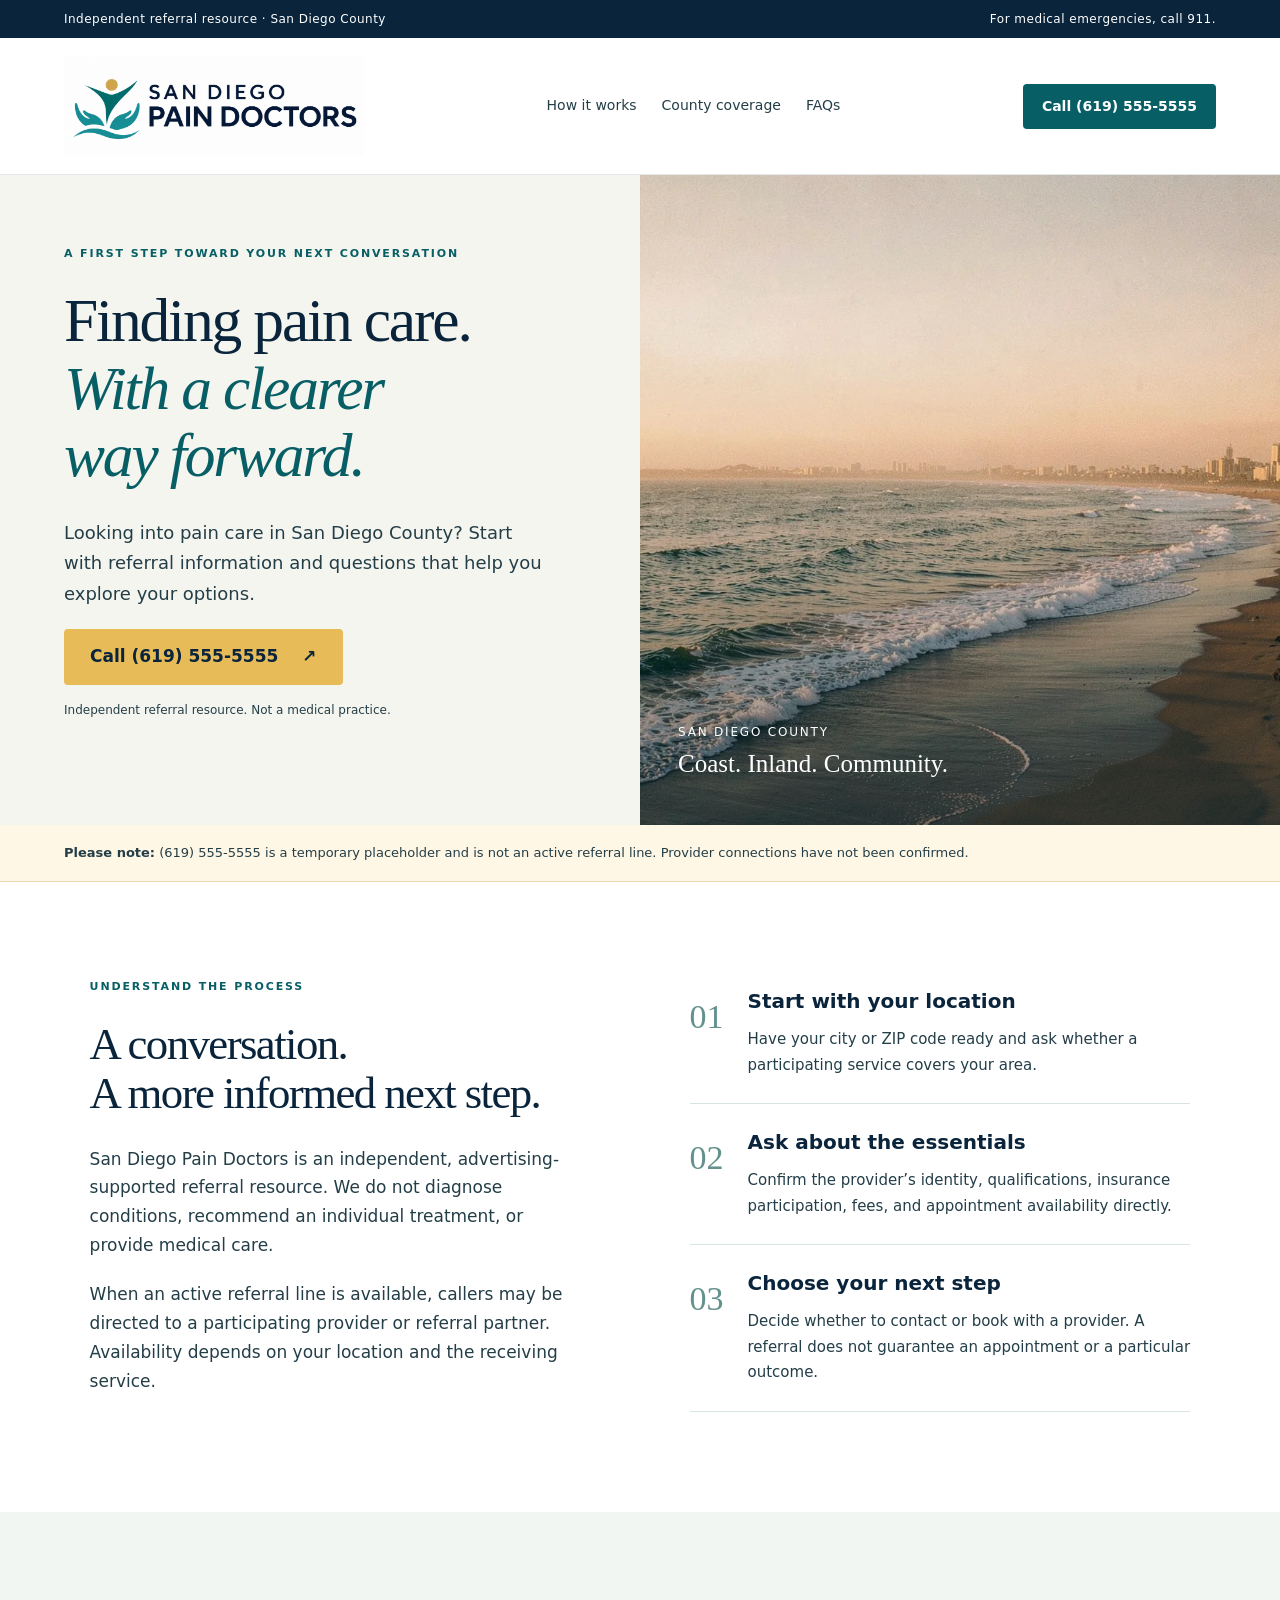
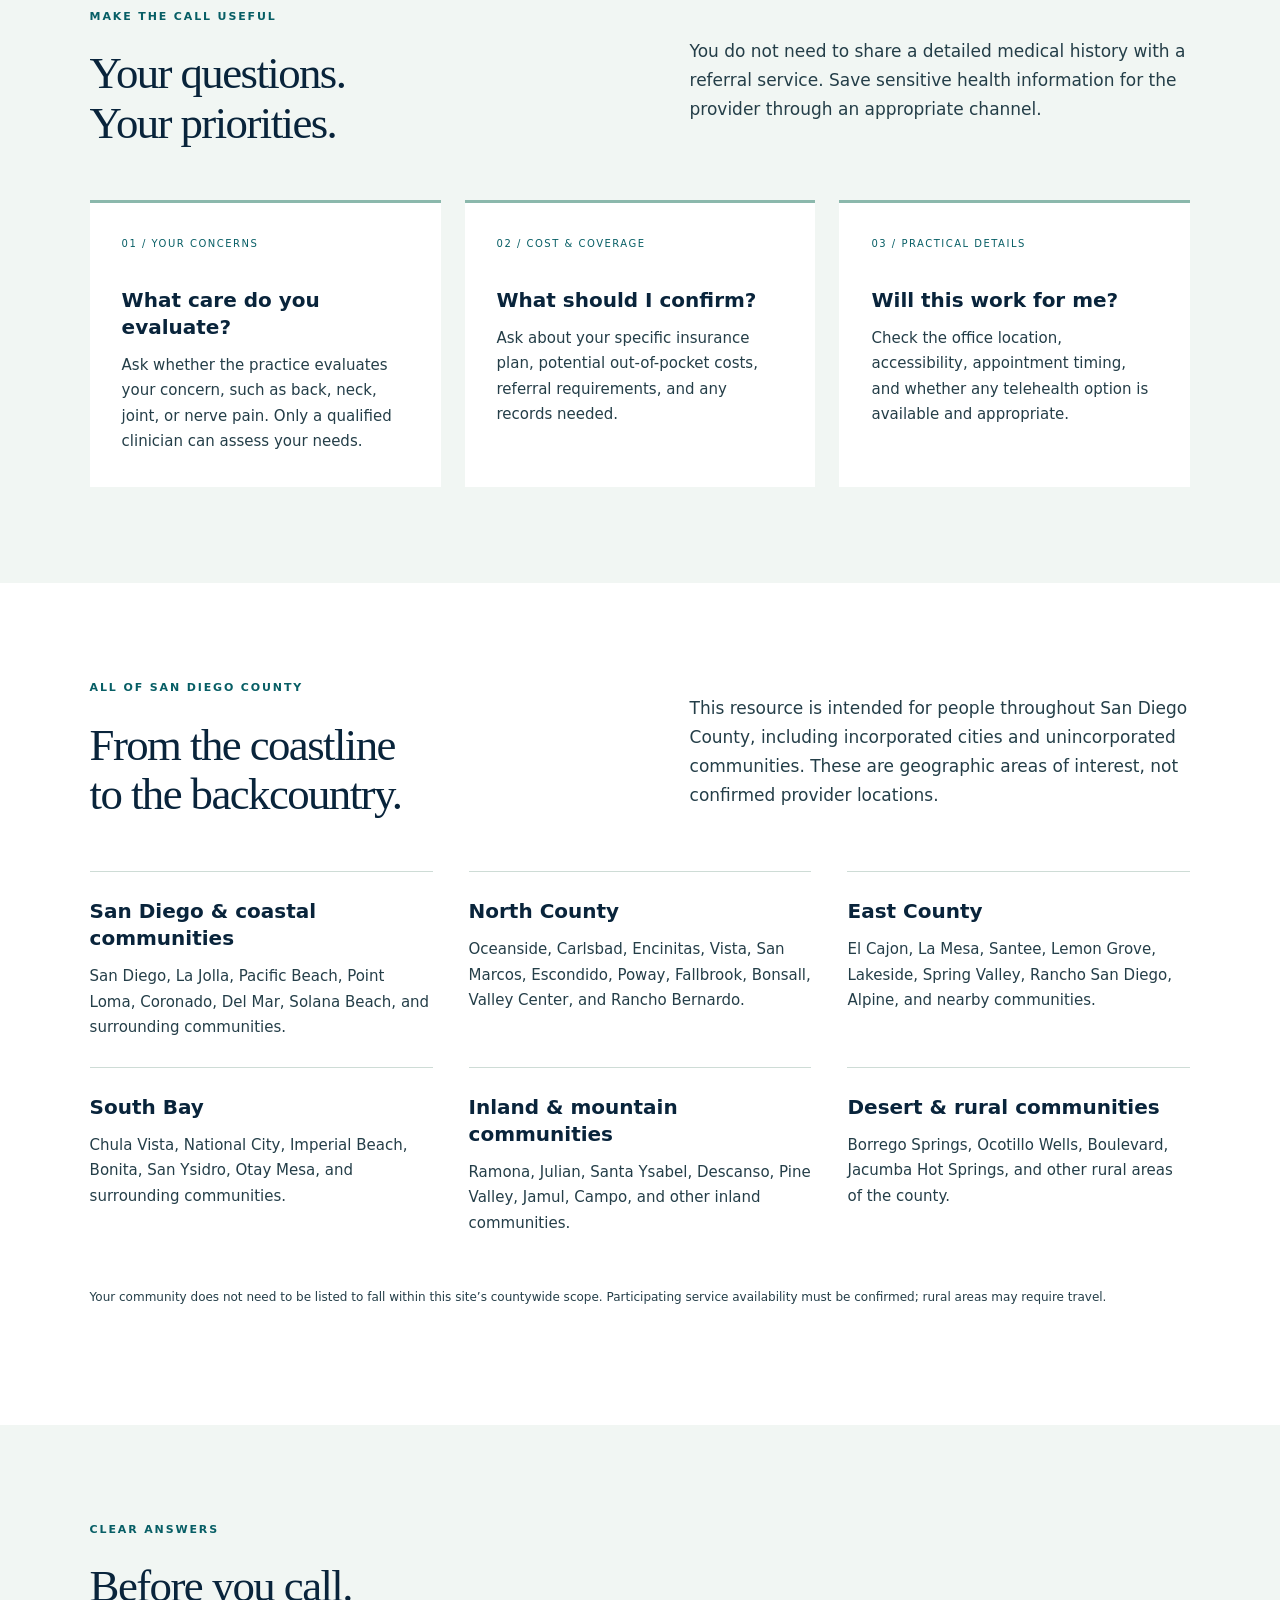
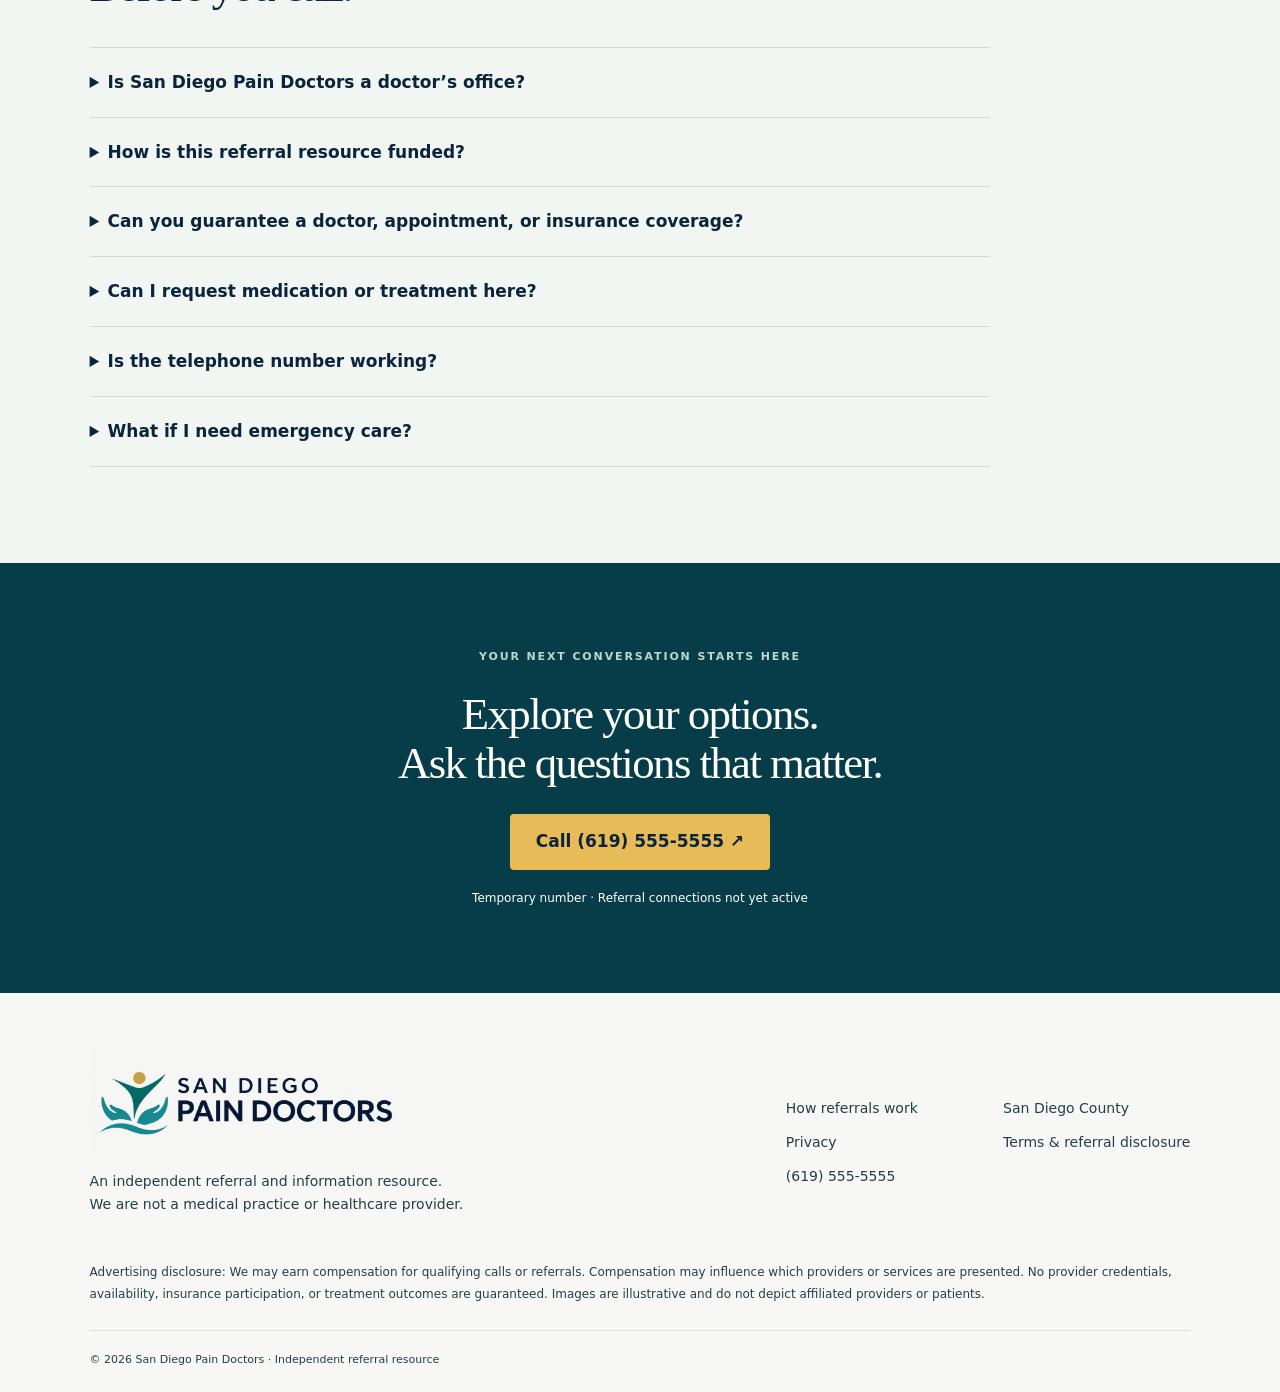
==== index.html @ 1a21868a "Add files via upload" ====
<!doctype html><html lang="en"><head><meta charset="utf-8"><meta name="viewport" content="width=device-width, initial-scale=1"><meta name="theme-color" content="#073d48"><title>Pain care referral information in San Diego County | San Diego Pain Doctors</title><meta name="description" content="Independent pain care referral information for all of San Diego County. Learn what to ask before contacting a provider. Temporary phone: (619) 555-5555."><link rel="icon" href="assets/favicon.svg" type="image/svg+xml"><link rel="stylesheet" href="assets/style.css"></head><body><a class="skip" href="#main">Skip to content</a><div class="top">Independent referral resource · San Diego County <span>For medical emergencies, call 911.</span></div><header><a href="index.html" class="brand"><img src="assets/logo.png" alt="San Diego Pain Doctors" width="2048" height="682"></a><nav aria-label="Main navigation"><a href="index.html#how">How it works</a><a href="index.html#areas">County coverage</a><a href="index.html#faq">FAQs</a></nav><a class="button small" href="tel:+16195555555">Call (619) 555-5555</a></header><main id="main">
<section class="hero"><div class="herocopy"><p class="eyebrow">A first step toward your next conversation</p><h1>Finding pain care.<br><em>With a clearer<br>way forward.</em></h1><p class="lead">Looking into pain care in San Diego County? Start with referral information and questions that help you explore your options.</p><a class="button gold" href="tel:+16195555555">Call (619) 555-5555 <span aria-hidden="true">↗</span></a><p class="heronote">Independent referral resource. Not a medical practice.</p></div><div class="herophoto" role="img" aria-label="Warm evening light over the San Diego coastline"><div class="photolabel">SAN DIEGO COUNTY<br><span>Coast. Inland. Community.</span></div></div></section>
<div class="notice"><strong>Please note:</strong> (619) 555-5555 is a temporary placeholder and is not an active referral line. Provider connections have not been confirmed.</div>
<section class="section intro" id="how"><div><p class="eyebrow">Understand the process</p><h2>A conversation.<br>A more informed next step.</h2><p>San Diego Pain Doctors is an independent, advertising-supported referral resource. We do not diagnose conditions, recommend an individual treatment, or provide medical care.</p><p>When an active referral line is available, callers may be directed to a participating provider or referral partner. Availability depends on your location and the receiving service.</p></div><div class="steps"><article><span>01</span><div><h3>Start with your location</h3><p>Have your city or ZIP code ready and ask whether a participating service covers your area.</p></div></article><article><span>02</span><div><h3>Ask about the essentials</h3><p>Confirm the provider’s identity, qualifications, insurance participation, fees, and appointment availability directly.</p></div></article><article><span>03</span><div><h3>Choose your next step</h3><p>Decide whether to contact or book with a provider. A referral does not guarantee an appointment or a particular outcome.</p></div></article></div></section>
<section class="section pale" id="questions"><div class="sectionhead"><div><p class="eyebrow">Make the call useful</p><h2>Your questions.<br>Your priorities.</h2></div><p>You do not need to share a detailed medical history with a referral service. Save sensitive health information for the provider through an appropriate channel.</p></div><div class="cards"><article><span class="cardnum">01 / YOUR CONCERNS</span><h3>What care do you evaluate?</h3><p>Ask whether the practice evaluates your concern, such as back, neck, joint, or nerve pain. Only a qualified clinician can assess your needs.</p></article><article><span class="cardnum">02 / COST &amp; COVERAGE</span><h3>What should I confirm?</h3><p>Ask about your specific insurance plan, potential out-of-pocket costs, referral requirements, and any records needed.</p></article><article><span class="cardnum">03 / PRACTICAL DETAILS</span><h3>Will this work for me?</h3><p>Check the office location, accessibility, appointment timing, and whether any telehealth option is available and appropriate.</p></article></div></section>
<section class="section" id="areas"><div class="sectionhead"><div><p class="eyebrow">All of San Diego County</p><h2>From the coastline<br>to the backcountry.</h2></div><p>This resource is intended for people throughout San Diego County, including incorporated cities and unincorporated communities. These are geographic areas of interest, not confirmed provider locations.</p></div><div class="areas"><article><h3>San Diego &amp; coastal communities</h3><p>San Diego, La Jolla, Pacific Beach, Point Loma, Coronado, Del Mar, Solana Beach, and surrounding communities.</p></article><article><h3>North County</h3><p>Oceanside, Carlsbad, Encinitas, Vista, San Marcos, Escondido, Poway, Fallbrook, Bonsall, Valley Center, and Rancho Bernardo.</p></article><article><h3>East County</h3><p>El Cajon, La Mesa, Santee, Lemon Grove, Lakeside, Spring Valley, Rancho San Diego, Alpine, and nearby communities.</p></article><article><h3>South Bay</h3><p>Chula Vista, National City, Imperial Beach, Bonita, San Ysidro, Otay Mesa, and surrounding communities.</p></article><article><h3>Inland &amp; mountain communities</h3><p>Ramona, Julian, Santa Ysabel, Descanso, Pine Valley, Jamul, Campo, and other inland communities.</p></article><article><h3>Desert &amp; rural communities</h3><p>Borrego Springs, Ocotillo Wells, Boulevard, Jacumba Hot Springs, and other rural areas of the county.</p></article></div><p class="fine">Your community does not need to be listed to fall within this site’s countywide scope. Participating service availability must be confirmed; rural areas may require travel.</p></section>
<section class="section pale" id="faq"><p class="eyebrow">Clear answers</p><h2>Before you call.</h2><div class="faqs">
<details><summary>Is San Diego Pain Doctors a doctor’s office?</summary><p>No. The name identifies an independent referral and information website. We do not operate a clinic, employ treating physicians, or provide medical advice.</p></details>
<details><summary>How is this referral resource funded?</summary><p>We may receive compensation for qualifying calls or referrals. This may influence which services are presented. We do not provide a complete directory or an independent ranking of providers.</p></details>
<details><summary>Can you guarantee a doctor, appointment, or insurance coverage?</summary><p>No. No participating provider network or active connection is currently confirmed. When referrals become available, confirm all qualifications, availability, costs, and coverage directly with the provider and your insurer.</p></details>
<details><summary>Can I request medication or treatment here?</summary><p>No. This website cannot prescribe medication or determine whether any treatment is appropriate. Those decisions require evaluation by a qualified healthcare professional.</p></details>
<details><summary>Is the telephone number working?</summary><p>The displayed (619) 555-5555 number is a temporary placeholder. It must be replaced with an active referral number before the referral service launches.</p></details>
<details><summary>What if I need emergency care?</summary><p>This is not an emergency or urgent-care service. For a medical emergency, call 911. Do not wait for a referral through this website.</p></details></div></section>
<section class="callout"><p class="eyebrow">Your next conversation starts here</p><h2>Explore your options.<br>Ask the questions that matter.</h2><a class="button gold" href="tel:+16195555555">Call (619) 555-5555 ↗</a><p>Temporary number · Referral connections not yet active</p></section></main><footer><div class="footergrid"><div><a href="index.html"><img class="footerlogo" src="assets/logo.png" alt="San Diego Pain Doctors" width="2048" height="682"></a><p>An independent referral and information resource.<br>We are not a medical practice or healthcare provider.</p></div><div><a href="index.html#how">How referrals work</a><a href="index.html#areas">San Diego County</a><a href="privacy.html">Privacy</a><a href="terms.html">Terms &amp; referral disclosure</a><a href="tel:+16195555555">(619) 555-5555</a></div></div><p class="fine">Advertising disclosure: We may earn compensation for qualifying calls or referrals. Compensation may influence which providers or services are presented. No provider credentials, availability, insurance participation, or treatment outcomes are guaranteed. Images are illustrative and do not depict affiliated providers or patients.</p><div class="copyright">© 2026 San Diego Pain Doctors · Independent referral resource</div></footer><div class="mobilecall"><a class="button" href="tel:+16195555555">Call (619) 555-5555</a></div></body></html>
---- assets/style.css ----
:root{--navy:#09243b;--teal:#075e65;--gold:#e8bb59;--ink:#243e48;--pale:#f1f6f3}*{box-sizing:border-box}html{scroll-behavior:smooth;scroll-padding-top:30px}body{margin:0;background:#fff;color:var(--ink);font:17px/1.7 system-ui,-apple-system,BlinkMacSystemFont,'Segoe UI',sans-serif}a{color:inherit}h1,h2,h3,p{margin-top:0}h1,h2{font-family:Georgia,'Times New Roman',serif;font-weight:400;color:var(--navy);line-height:1.1;letter-spacing:-.035em}h1{font-size:clamp(46px,4.8vw,76px);margin-bottom:28px}h2{font-size:clamp(34px,3.5vw,52px);margin-bottom:26px}h3{font-size:20px;line-height:1.35;color:var(--navy);margin-bottom:12px}p{margin-bottom:20px}.top{background:var(--navy);color:white;font-size:12px;letter-spacing:.04em;padding:9px 5%;display:flex;justify-content:space-between;gap:18px}header{display:flex;align-items:center;justify-content:space-between;gap:28px;padding:18px 5%;border-bottom:1px solid #e2e8e8;background:#fff}.brand{display:block;width:300px;flex-shrink:0}.brand img{display:block;width:100%;height:auto}nav{display:flex;gap:25px;font-size:14px}nav a{text-decoration:none}nav a:hover,.textlink:hover{text-decoration:underline}.button{display:inline-flex;align-items:center;justify-content:center;gap:24px;padding:16px 26px;color:#fff;background:var(--teal);font-size:17px;font-weight:650;text-decoration:none;border-radius:4px;line-height:1.4;transition:background .2s}.button:hover{background:#08474c}.button.small{font-size:14px;padding:13px 19px;white-space:nowrap}.button.gold{background:var(--gold);color:var(--navy)}.button.gold:hover{background:#f3cd7b}a:focus-visible,summary:focus-visible{outline:3px solid #bf8725;outline-offset:5px}.skip{position:absolute;left:16px;top:-100px;background:white;z-index:100;padding:12px}.skip:focus{top:12px}.hero{display:grid;grid-template-columns:1fr 1fr;min-height:650px;background:#f5f5ef}.herocopy{padding:70px 9% 52px 10%}.eyebrow{color:var(--teal);text-transform:uppercase;font-size:11px;font-weight:750;letter-spacing:.17em;margin-bottom:23px}.hero h1 em{font-weight:400;color:var(--teal)}.lead{font-size:18px;max-width:480px;line-height:1.7}.heronote{font-size:12px;margin-top:16px;line-height:1.5}.herophoto{position:relative;background:linear-gradient(0deg,#082e3d77,transparent 60%),url(coast.webp) center/cover}.photolabel{position:absolute;bottom:40px;left:38px;color:white;letter-spacing:.15em;font-size:12px}.photolabel span{font-family:Georgia,serif;font-size:25px;letter-spacing:0}.notice{font-size:13px;padding:17px 5%;background:#fff7e5;border-bottom:1px solid #eddab2}.section{padding:96px 7%;max-width:1500px;margin:auto}.intro{display:grid;grid-template-columns:1fr 1fr;gap:9%}.intro p{max-width:540px}.steps{padding-top:10px}.steps article{display:flex;gap:24px;padding:25px 0;border-bottom:1px solid #d9e4df}.steps article:first-child{padding-top:0}.steps article>span{font-family:Georgia,serif;font-size:34px;color:#63918c}.steps p{font-size:15px;margin-bottom:0}.pale{background:var(--pale);max-width:none}.sectionhead{display:grid;grid-template-columns:1fr 1fr;gap:9%;align-items:center;margin-bottom:26px}.sectionhead>p{max-width:520px}.cards{display:grid;grid-template-columns:repeat(3,1fr);gap:24px}.cards article{padding:32px;background:white;border-top:3px solid #8bb8ac}.cardnum{display:block;font-size:10px;letter-spacing:.15em;color:var(--teal);margin-bottom:35px}.cards p{font-size:15px;margin:0}.areas{display:grid;grid-template-columns:repeat(3,1fr);gap:0 36px}.areas article{padding:26px 0;border-top:1px solid #cedcd6}.areas p{font-size:15px;margin-bottom:0}.fine{font-size:12px;line-height:1.8;margin-top:25px}.faqs{max-width:900px;margin-top:35px}details{border-top:1px solid #ccdcd6;padding:20px 0}details:last-child{border-bottom:1px solid #ccdcd6}summary{cursor:pointer;font-weight:600;color:var(--navy);padding-right:12px}details p{font-size:15px;padding:18px 0 0;margin-bottom:0}.callout{padding:85px 7%;text-align:center;background:#073d48;color:#fff}.callout h2{color:white}.callout .eyebrow{color:#b9d9ce}.callout>p:last-child{font-size:12px;margin:18px 0 0}footer{padding:55px 7% 22px;background:#f7f8f6;font-size:14px}.footergrid{display:flex;justify-content:space-between;gap:40px}.footerlogo{display:block;width:310px;max-width:100%;height:auto;mix-blend-mode:multiply;margin-bottom:18px}.footergrid>div:last-child{display:grid;grid-template-columns:1fr 1fr;gap:10px 30px;align-content:center}.footergrid a{text-decoration:none}.footergrid a:hover{text-decoration:underline}.copyright{border-top:1px solid #d7e0dd;margin-top:25px;padding-top:20px;font-size:11px}.mobilecall{display:none}.legal{max-width:980px}.legal h1{font-size:55px}.legal h2{font-family:inherit;letter-spacing:0;font-size:24px;margin-top:40px}.textlink{color:var(--teal);font-weight:600}@media(min-width:1600px){.hero{min-height:740px}.herocopy{padding-left:14%}}@media(max-width:1050px){nav{display:none}.brand{width:270px}.herocopy{padding:55px 8%}.hero{min-height:600px}.cards article{padding:24px}.areas{grid-template-columns:1fr 1fr}}@media(max-width:650px){body{font-size:16px}.top{font-size:10px;padding:9px 5%;display:block}.top span{display:block;opacity:.8}header{padding:12px 5%;gap:10px}.brand{width:215px}header>.button{font-size:0;padding:11px 14px}header>.button:after{content:'Call';font-size:14px}.hero{display:flex;flex-direction:column;min-height:0}.herocopy{padding:42px 6% 30px}.hero h1{font-size:49px}.herophoto{height:260px;order:2}.photolabel{left:24px;bottom:22px}.lead{font-size:17px}.section{padding:58px 6%}.intro,.sectionhead{grid-template-columns:1fr;gap:20px}.cards,.areas{grid-template-columns:1fr}.cards{gap:16px}.cardnum{margin-bottom:20px}.areas article{padding:22px 0}.steps article{gap:20px}.callout{padding:60px 6%}.footergrid{display:block}.footergrid>div:last-child{margin-top:25px;grid-template-columns:1fr 1fr}.footerlogo{width:270px}footer{padding:40px 6% 100px}.mobilecall{display:block;position:fixed;bottom:0;left:0;right:0;background:#fff;padding:10px 5%;box-shadow:0 -2px 15px #09243b20;z-index:20}.mobilecall a{width:100%;padding:13px}.legal h1{font-size:42px}}@media(prefers-reduced-motion:reduce){html{scroll-behavior:auto}*{transition:none!important}}
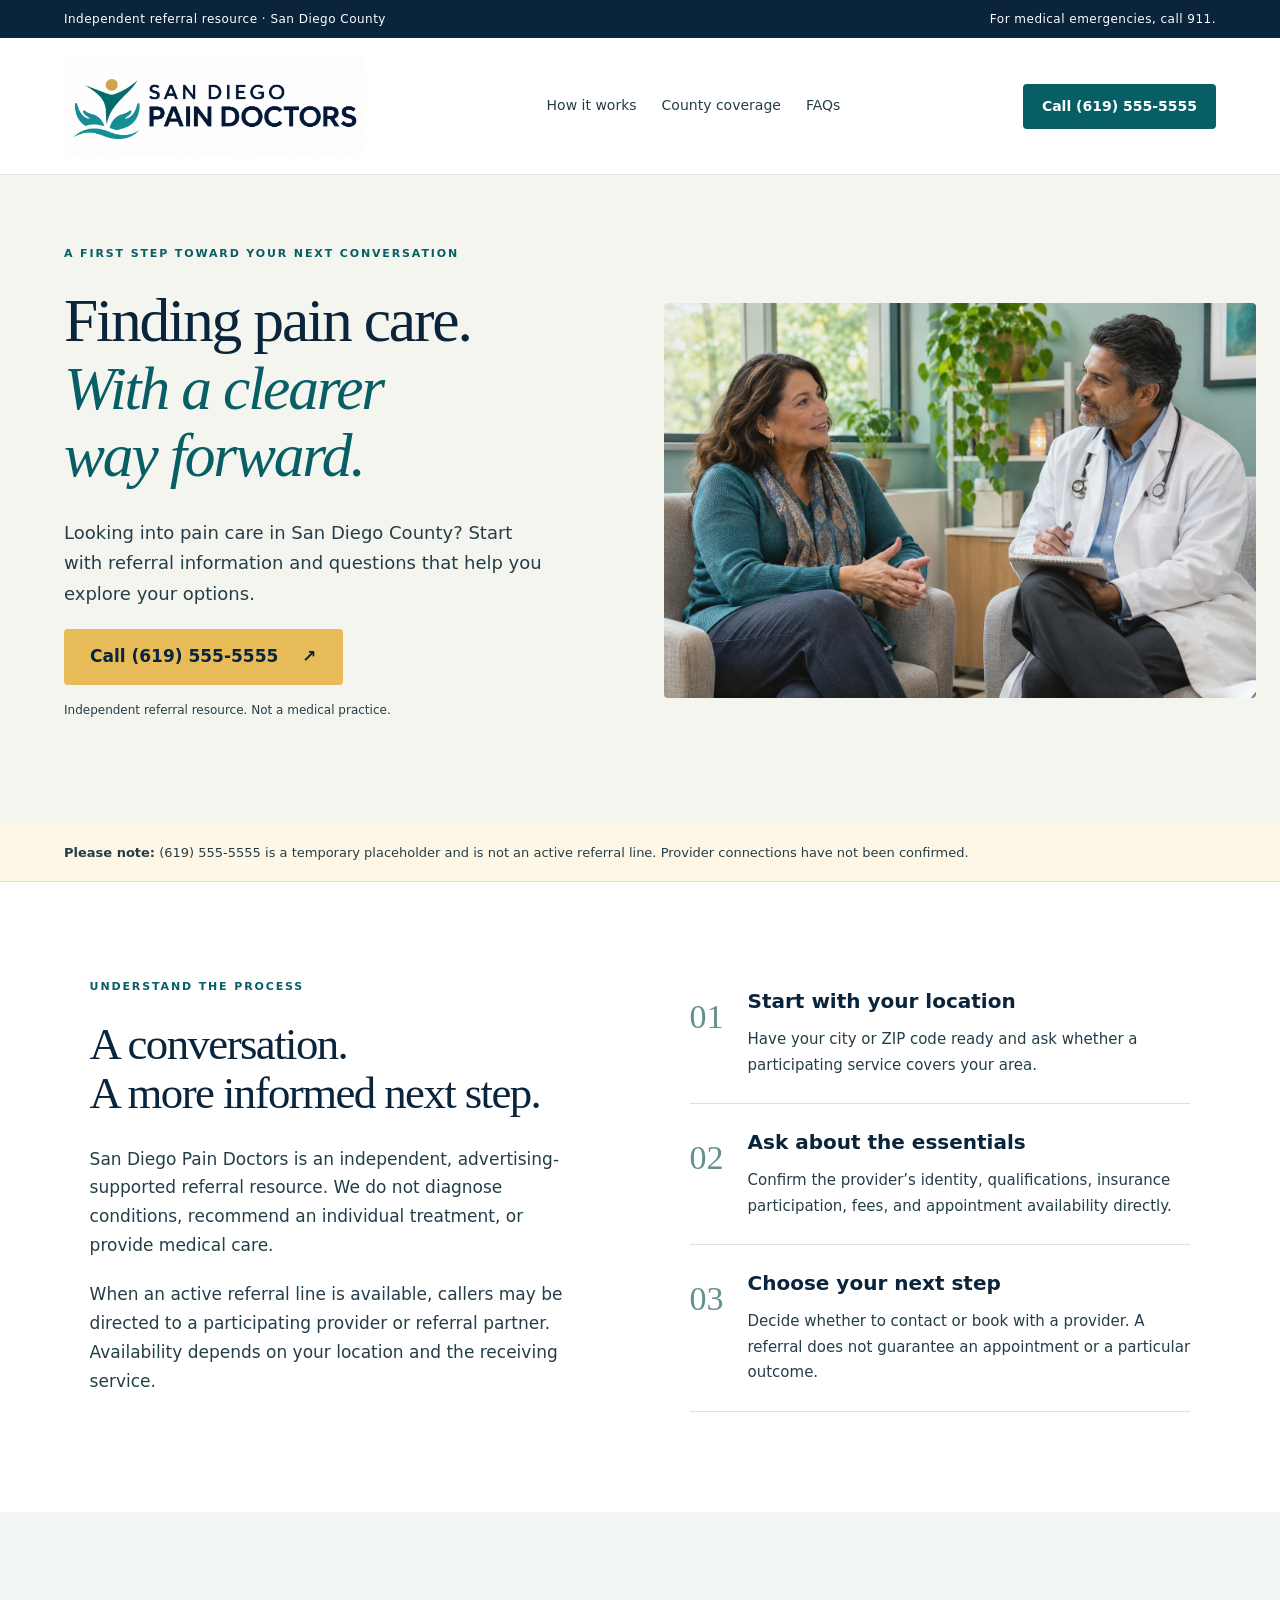
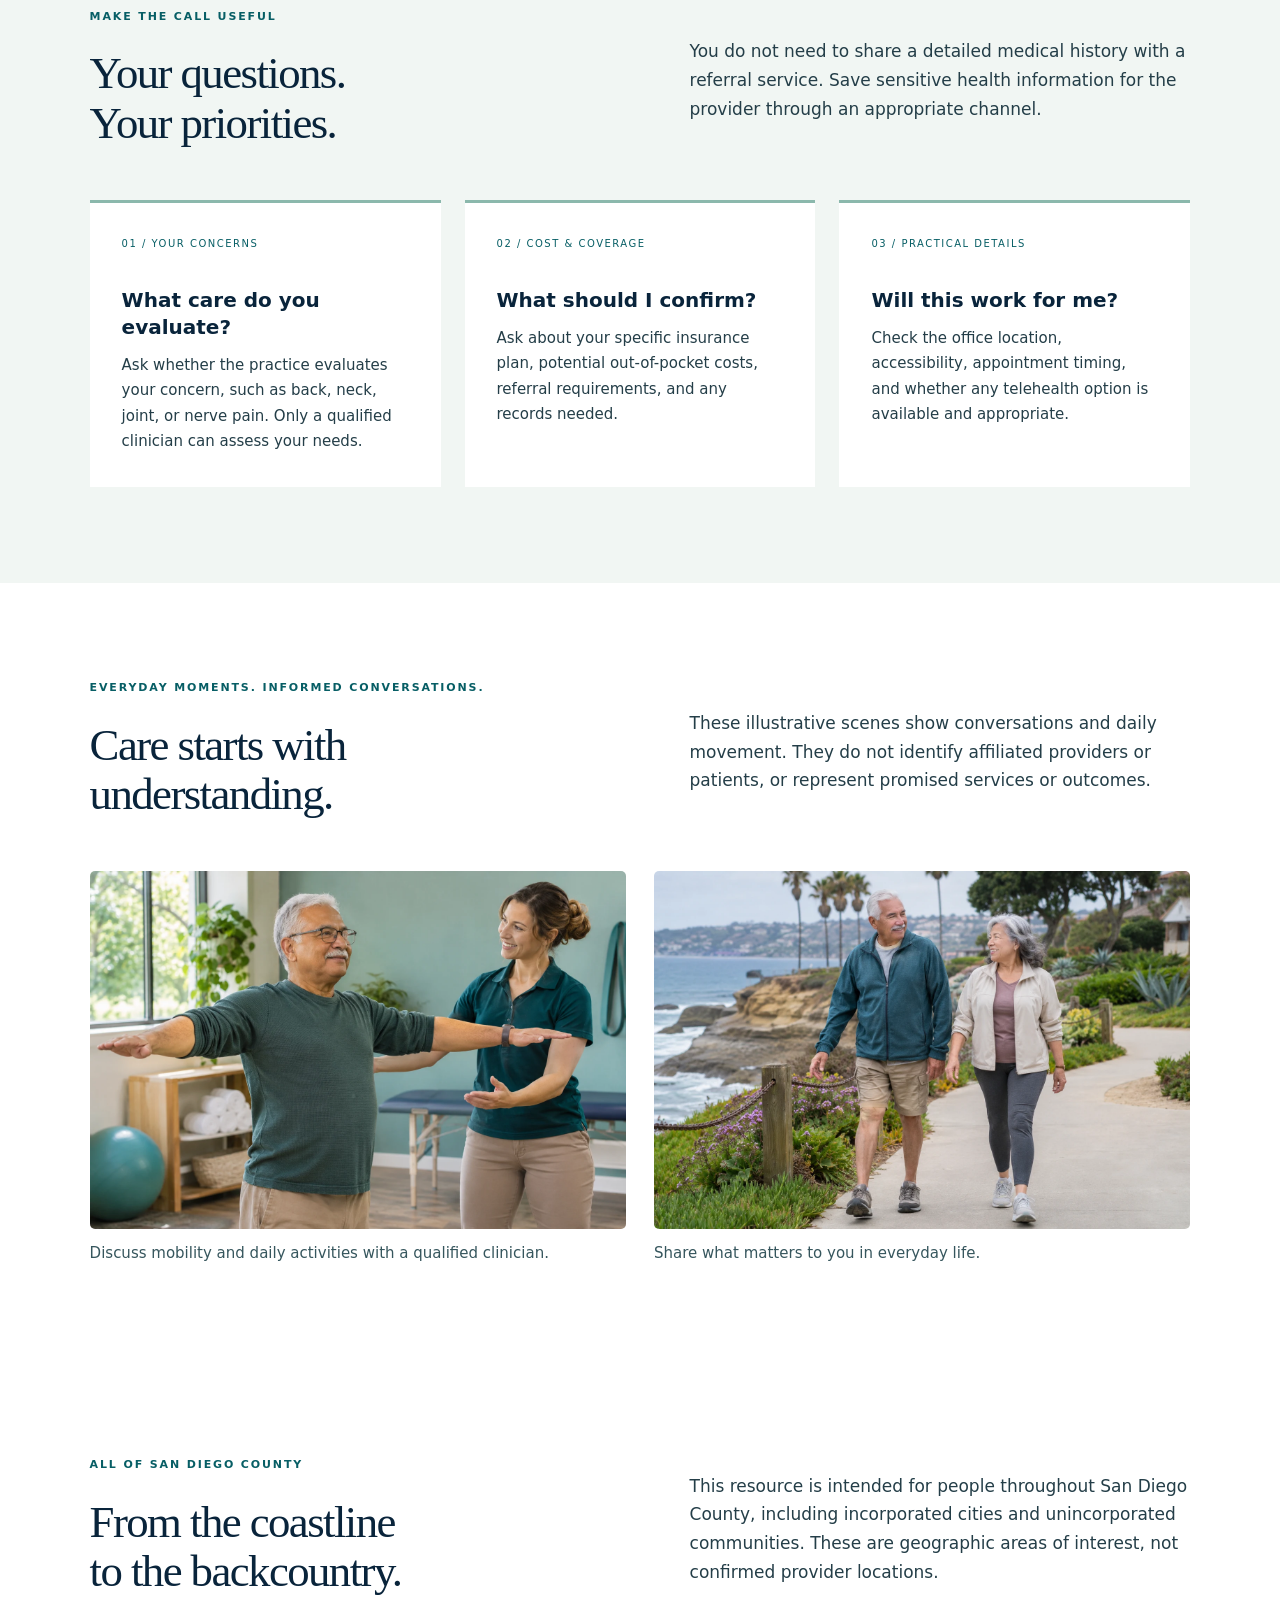
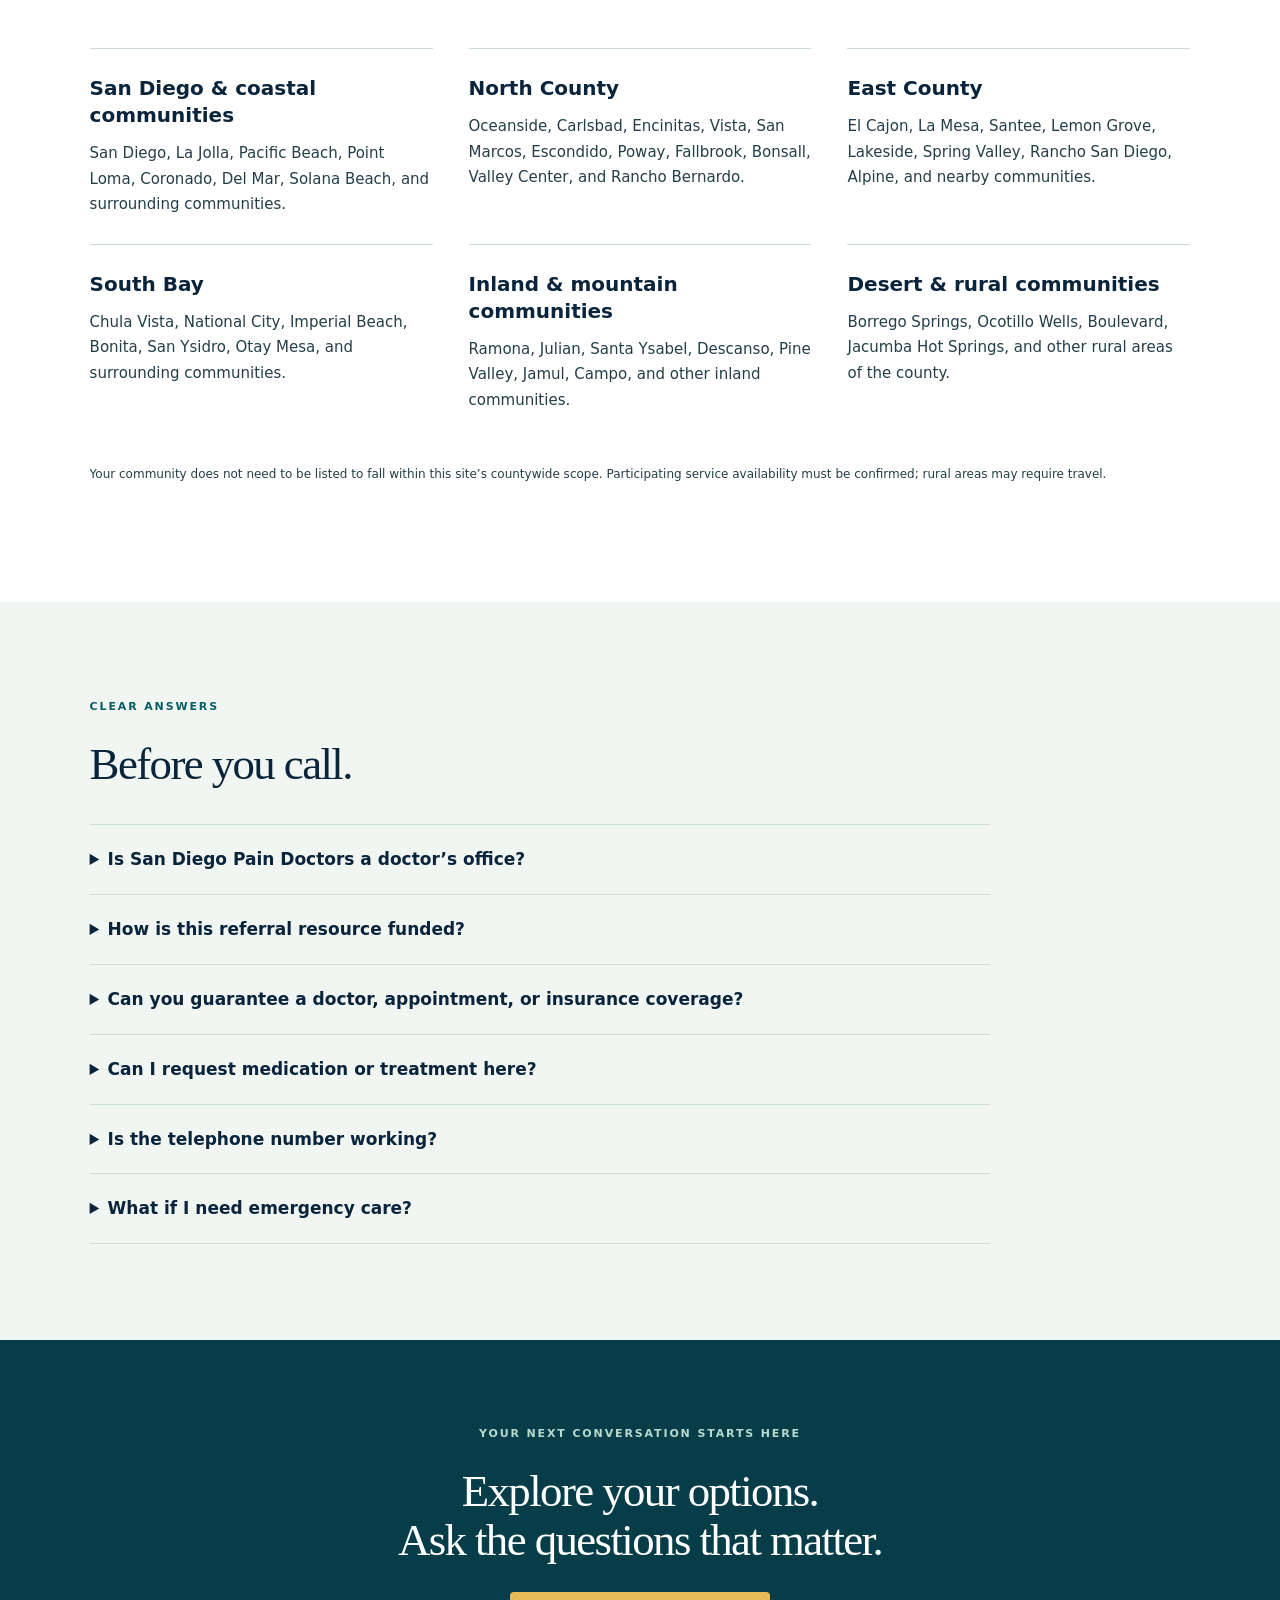
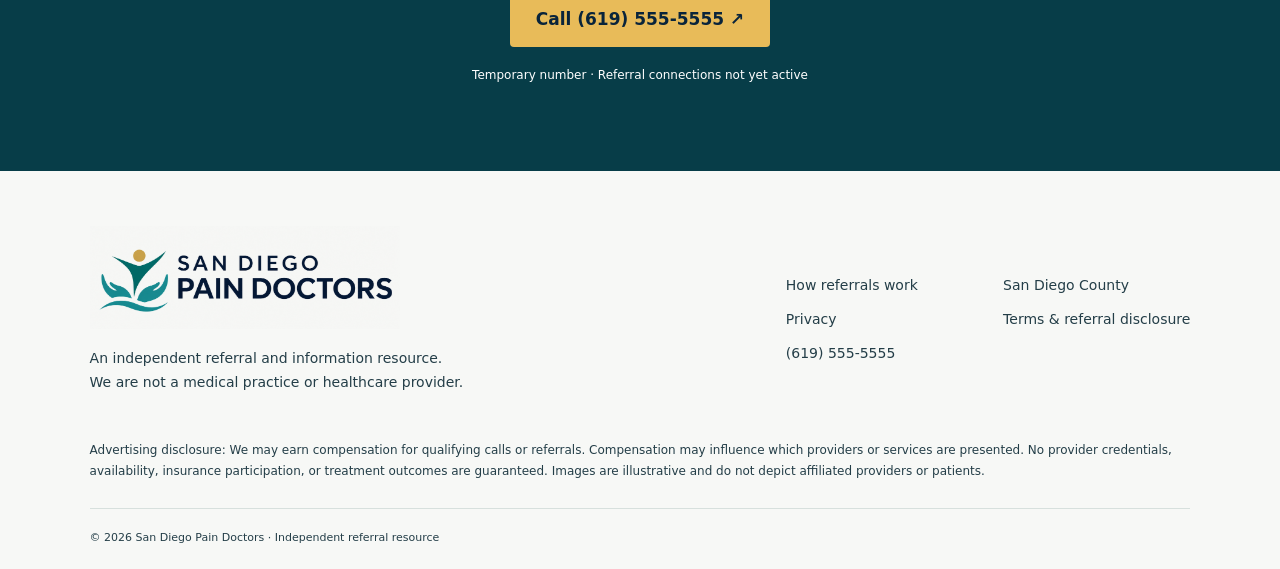
==== commit af099635: "Add files via upload" ====
--- a/index.html
+++ b/index.html
@@ -1,9 +1,9 @@
-<!doctype html><html lang="en"><head><meta charset="utf-8"><meta name="viewport" content="width=device-width, initial-scale=1"><meta name="theme-color" content="#073d48"><title>Pain care referral information in San Diego County | San Diego Pain Doctors</title><meta name="description" content="Independent pain care referral information for all of San Diego County. Learn what to ask before contacting a provider. Temporary phone: (619) 555-5555."><link rel="icon" href="assets/favicon.svg" type="image/svg+xml"><link rel="stylesheet" href="assets/style.css"></head><body><a class="skip" href="#main">Skip to content</a><div class="top">Independent referral resource · San Diego County <span>For medical emergencies, call 911.</span></div><header><a href="index.html" class="brand"><img src="assets/logo.png" alt="San Diego Pain Doctors" width="2048" height="682"></a><nav aria-label="Main navigation"><a href="index.html#how">How it works</a><a href="index.html#areas">County coverage</a><a href="index.html#faq">FAQs</a></nav><a class="button small" href="tel:+16195555555">Call (619) 555-5555</a></header><main id="main">
-<section class="hero"><div class="herocopy"><p class="eyebrow">A first step toward your next conversation</p><h1>Finding pain care.<br><em>With a clearer<br>way forward.</em></h1><p class="lead">Looking into pain care in San Diego County? Start with referral information and questions that help you explore your options.</p><a class="button gold" href="tel:+16195555555">Call (619) 555-5555 <span aria-hidden="true">↗</span></a><p class="heronote">Independent referral resource. Not a medical practice.</p></div><div class="herophoto" role="img" aria-label="Warm evening light over the San Diego coastline"><div class="photolabel">SAN DIEGO COUNTY<br><span>Coast. Inland. Community.</span></div></div></section>
+<!doctype html><html lang="en"><head><meta charset="utf-8"><meta name="viewport" content="width=device-width, initial-scale=1"><meta name="theme-color" content="#073d48"><title>Pain care referral information in San Diego County | San Diego Pain Doctors</title><meta name="description" content="Independent pain care referral information for all of San Diego County. Learn what to ask before contacting a provider. Temporary phone: (619) 555-5555."><link rel="icon" href="assets/favicon.svg" type="image/svg+xml"><link rel="stylesheet" href="assets/style.css"><style>.hero .herophoto{background:none;display:flex;align-items:center;padding:24px;min-width:0;height:auto}.hero .herophoto>img{display:block;width:100%;height:auto;border-radius:4px}.care-photo-grid{display:grid;grid-template-columns:1fr 1fr;gap:28px}.care-photo-grid figure{margin:0}.care-photo-grid img{display:block;width:100%;height:auto;border-radius:5px}.care-photo-grid figcaption{font-size:15px;line-height:1.5;margin-top:13px;color:#36565d}@media(max-width:700px){.hero .herophoto{padding:0 6% 30px;height:auto}.care-photo-grid{grid-template-columns:1fr}}</style></head><body><a class="skip" href="#main">Skip to content</a><div class="top">Independent referral resource · San Diego County <span>For medical emergencies, call 911.</span></div><header><a href="index.html" class="brand"><img src="assets/logo.png" alt="San Diego Pain Doctors" width="2048" height="682"></a><nav aria-label="Main navigation"><a href="index.html#how">How it works</a><a href="index.html#areas">County coverage</a><a href="index.html#faq">FAQs</a></nav><a class="button small" href="tel:+16195555555">Call (619) 555-5555</a></header><main id="main">
+<section class="hero"><div class="herocopy"><p class="eyebrow">A first step toward your next conversation</p><h1>Finding pain care.<br><em>With a clearer<br>way forward.</em></h1><p class="lead">Looking into pain care in San Diego County? Start with referral information and questions that help you explore your options.</p><a class="button gold" href="tel:+16195555555">Call (619) 555-5555 <span aria-hidden="true">↗</span></a><p class="heronote">Independent referral resource. Not a medical practice.</p></div><div class="herophoto"><img src="assets/pain-care-consultation.webp" alt="A patient talking with a physician in a bright consultation room" fetchpriority="high"></div></section>
 <div class="notice"><strong>Please note:</strong> (619) 555-5555 is a temporary placeholder and is not an active referral line. Provider connections have not been confirmed.</div>
 <section class="section intro" id="how"><div><p class="eyebrow">Understand the process</p><h2>A conversation.<br>A more informed next step.</h2><p>San Diego Pain Doctors is an independent, advertising-supported referral resource. We do not diagnose conditions, recommend an individual treatment, or provide medical care.</p><p>When an active referral line is available, callers may be directed to a participating provider or referral partner. Availability depends on your location and the receiving service.</p></div><div class="steps"><article><span>01</span><div><h3>Start with your location</h3><p>Have your city or ZIP code ready and ask whether a participating service covers your area.</p></div></article><article><span>02</span><div><h3>Ask about the essentials</h3><p>Confirm the provider’s identity, qualifications, insurance participation, fees, and appointment availability directly.</p></div></article><article><span>03</span><div><h3>Choose your next step</h3><p>Decide whether to contact or book with a provider. A referral does not guarantee an appointment or a particular outcome.</p></div></article></div></section>
 <section class="section pale" id="questions"><div class="sectionhead"><div><p class="eyebrow">Make the call useful</p><h2>Your questions.<br>Your priorities.</h2></div><p>You do not need to share a detailed medical history with a referral service. Save sensitive health information for the provider through an appropriate channel.</p></div><div class="cards"><article><span class="cardnum">01 / YOUR CONCERNS</span><h3>What care do you evaluate?</h3><p>Ask whether the practice evaluates your concern, such as back, neck, joint, or nerve pain. Only a qualified clinician can assess your needs.</p></article><article><span class="cardnum">02 / COST &amp; COVERAGE</span><h3>What should I confirm?</h3><p>Ask about your specific insurance plan, potential out-of-pocket costs, referral requirements, and any records needed.</p></article><article><span class="cardnum">03 / PRACTICAL DETAILS</span><h3>Will this work for me?</h3><p>Check the office location, accessibility, appointment timing, and whether any telehealth option is available and appropriate.</p></article></div></section>
-<section class="section" id="areas"><div class="sectionhead"><div><p class="eyebrow">All of San Diego County</p><h2>From the coastline<br>to the backcountry.</h2></div><p>This resource is intended for people throughout San Diego County, including incorporated cities and unincorporated communities. These are geographic areas of interest, not confirmed provider locations.</p></div><div class="areas"><article><h3>San Diego &amp; coastal communities</h3><p>San Diego, La Jolla, Pacific Beach, Point Loma, Coronado, Del Mar, Solana Beach, and surrounding communities.</p></article><article><h3>North County</h3><p>Oceanside, Carlsbad, Encinitas, Vista, San Marcos, Escondido, Poway, Fallbrook, Bonsall, Valley Center, and Rancho Bernardo.</p></article><article><h3>East County</h3><p>El Cajon, La Mesa, Santee, Lemon Grove, Lakeside, Spring Valley, Rancho San Diego, Alpine, and nearby communities.</p></article><article><h3>South Bay</h3><p>Chula Vista, National City, Imperial Beach, Bonita, San Ysidro, Otay Mesa, and surrounding communities.</p></article><article><h3>Inland &amp; mountain communities</h3><p>Ramona, Julian, Santa Ysabel, Descanso, Pine Valley, Jamul, Campo, and other inland communities.</p></article><article><h3>Desert &amp; rural communities</h3><p>Borrego Springs, Ocotillo Wells, Boulevard, Jacumba Hot Springs, and other rural areas of the county.</p></article></div><p class="fine">Your community does not need to be listed to fall within this site’s countywide scope. Participating service availability must be confirmed; rural areas may require travel.</p></section>
+<section class="section care-photos" aria-labelledby="care-photos-title"><div class="sectionhead"><div><p class="eyebrow">Everyday moments. Informed conversations.</p><h2 id="care-photos-title">Care starts with understanding.</h2></div><p>These illustrative scenes show conversations and daily movement. They do not identify affiliated providers or patients, or represent promised services or outcomes.</p></div><div class="care-photo-grid"><figure><img src="assets/guided-mobility.webp" alt="A therapist demonstrating a gentle shoulder movement to an older adult" loading="lazy"><figcaption>Discuss mobility and daily activities with a qualified clinician.</figcaption></figure><figure><img src="assets/everyday-coastal-walk.webp" alt="Two older adults walking together on a level coastal path" loading="lazy"><figcaption>Share what matters to you in everyday life.</figcaption></figure></div></section><section class="section" id="areas"><div class="sectionhead"><div><p class="eyebrow">All of San Diego County</p><h2>From the coastline<br>to the backcountry.</h2></div><p>This resource is intended for people throughout San Diego County, including incorporated cities and unincorporated communities. These are geographic areas of interest, not confirmed provider locations.</p></div><div class="areas"><article><h3>San Diego &amp; coastal communities</h3><p>San Diego, La Jolla, Pacific Beach, Point Loma, Coronado, Del Mar, Solana Beach, and surrounding communities.</p></article><article><h3>North County</h3><p>Oceanside, Carlsbad, Encinitas, Vista, San Marcos, Escondido, Poway, Fallbrook, Bonsall, Valley Center, and Rancho Bernardo.</p></article><article><h3>East County</h3><p>El Cajon, La Mesa, Santee, Lemon Grove, Lakeside, Spring Valley, Rancho San Diego, Alpine, and nearby communities.</p></article><article><h3>South Bay</h3><p>Chula Vista, National City, Imperial Beach, Bonita, San Ysidro, Otay Mesa, and surrounding communities.</p></article><article><h3>Inland &amp; mountain communities</h3><p>Ramona, Julian, Santa Ysabel, Descanso, Pine Valley, Jamul, Campo, and other inland communities.</p></article><article><h3>Desert &amp; rural communities</h3><p>Borrego Springs, Ocotillo Wells, Boulevard, Jacumba Hot Springs, and other rural areas of the county.</p></article></div><p class="fine">Your community does not need to be listed to fall within this site’s countywide scope. Participating service availability must be confirmed; rural areas may require travel.</p></section>
 <section class="section pale" id="faq"><p class="eyebrow">Clear answers</p><h2>Before you call.</h2><div class="faqs">
 <details><summary>Is San Diego Pain Doctors a doctor’s office?</summary><p>No. The name identifies an independent referral and information website. We do not operate a clinic, employ treating physicians, or provide medical advice.</p></details>
 <details><summary>How is this referral resource funded?</summary><p>We may receive compensation for qualifying calls or referrals. This may influence which services are presented. We do not provide a complete directory or an independent ranking of providers.</p></details>
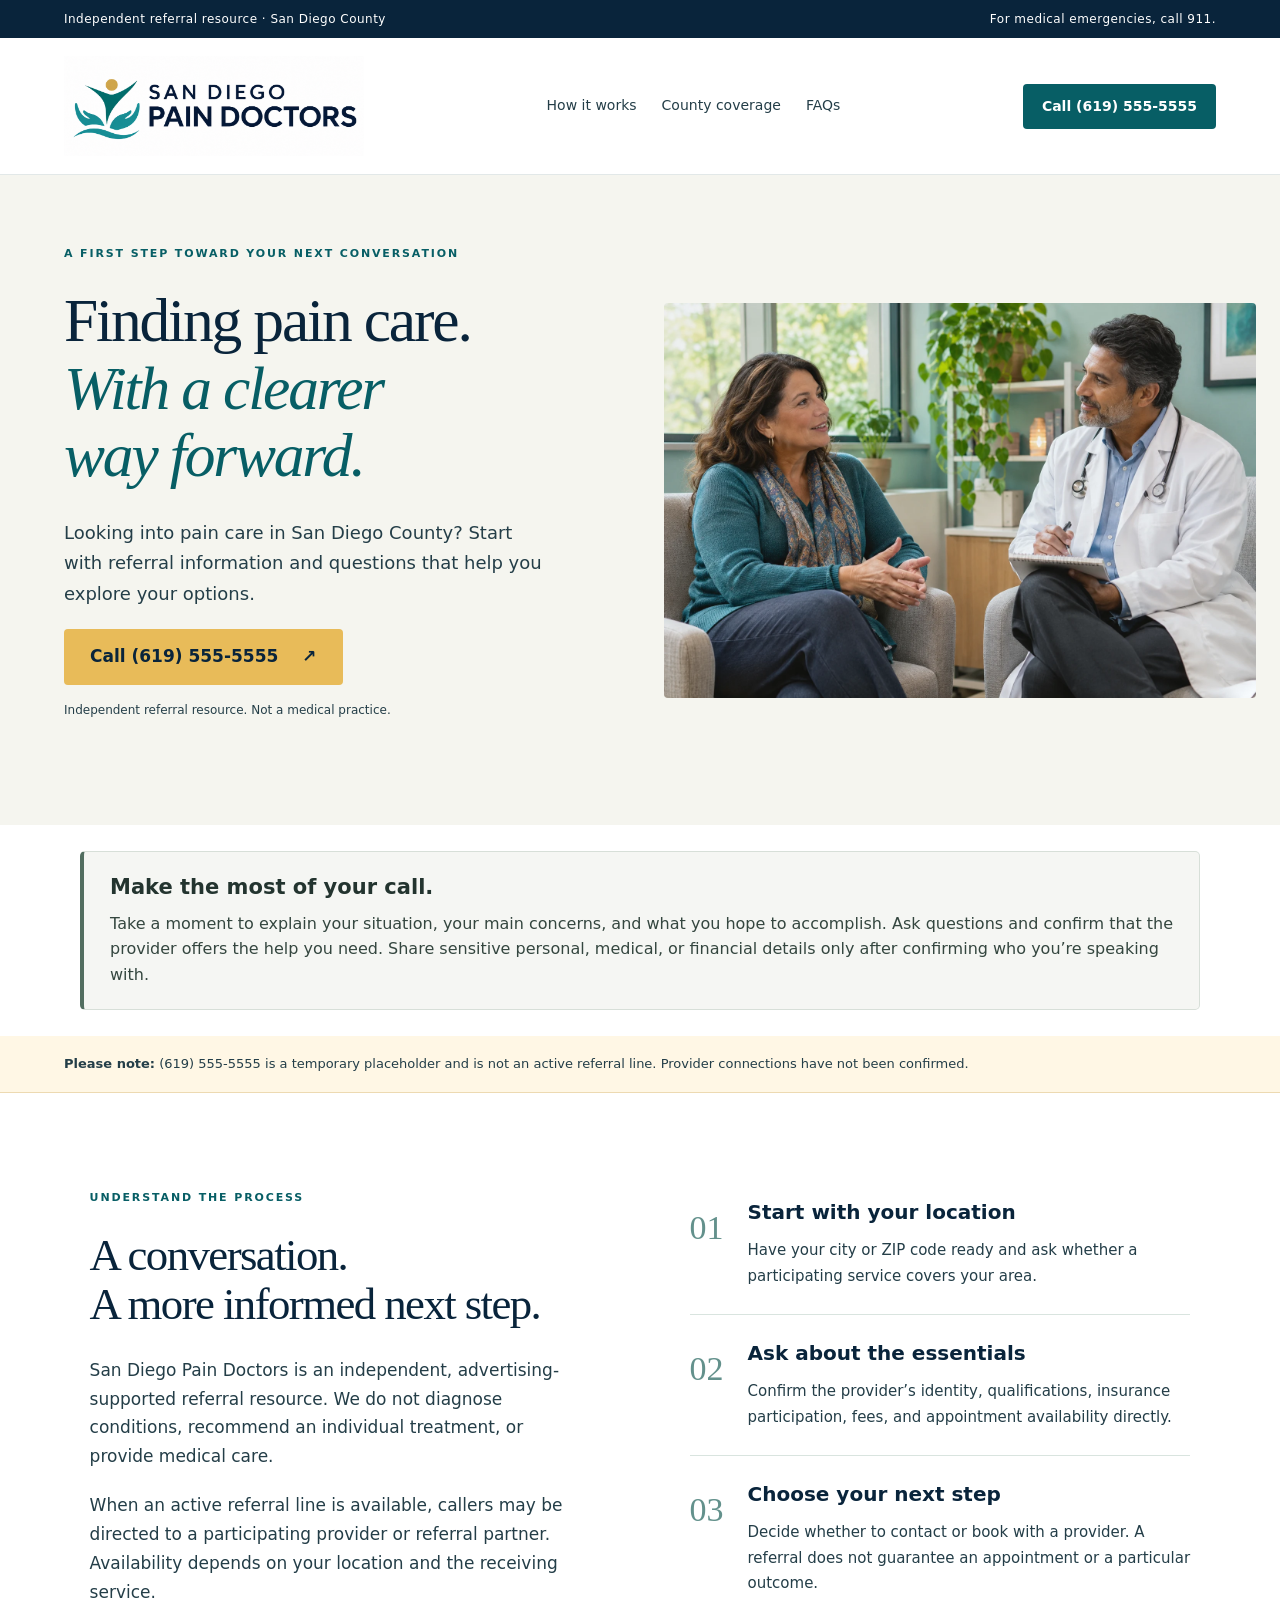
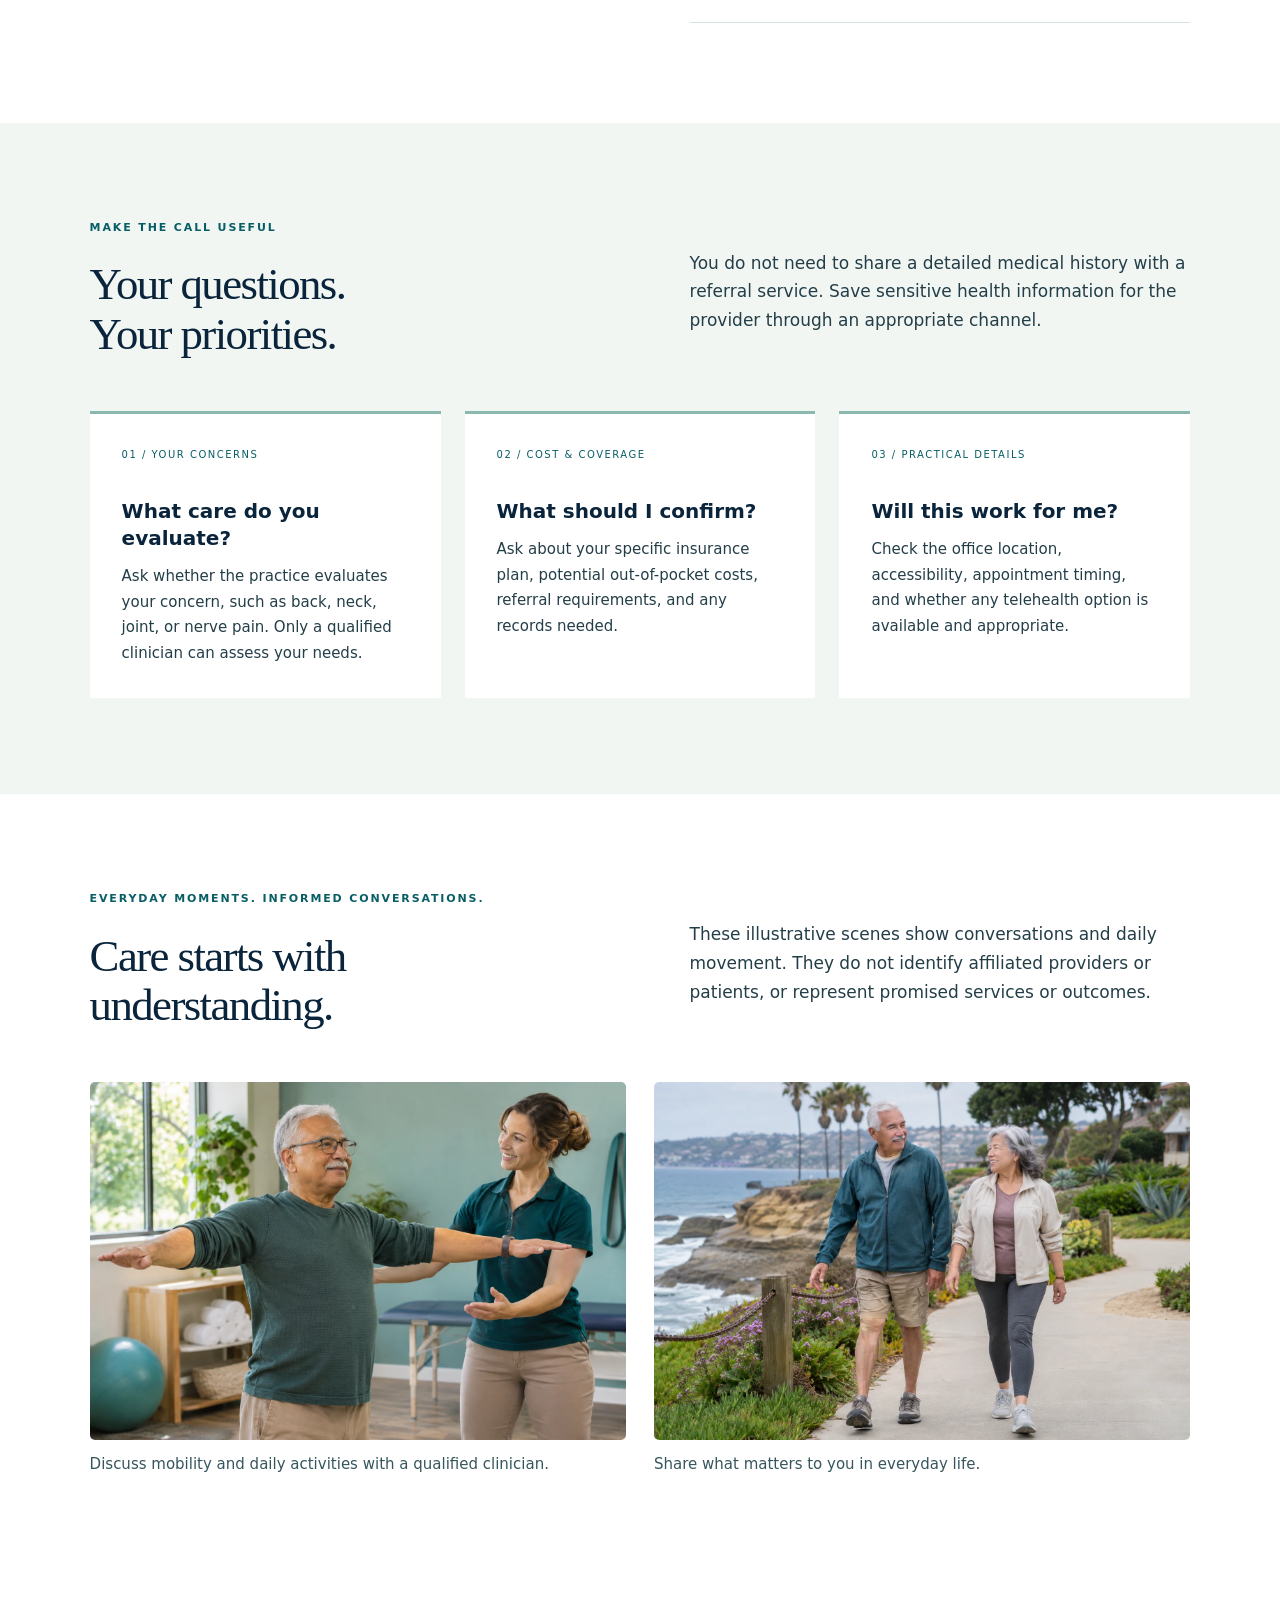
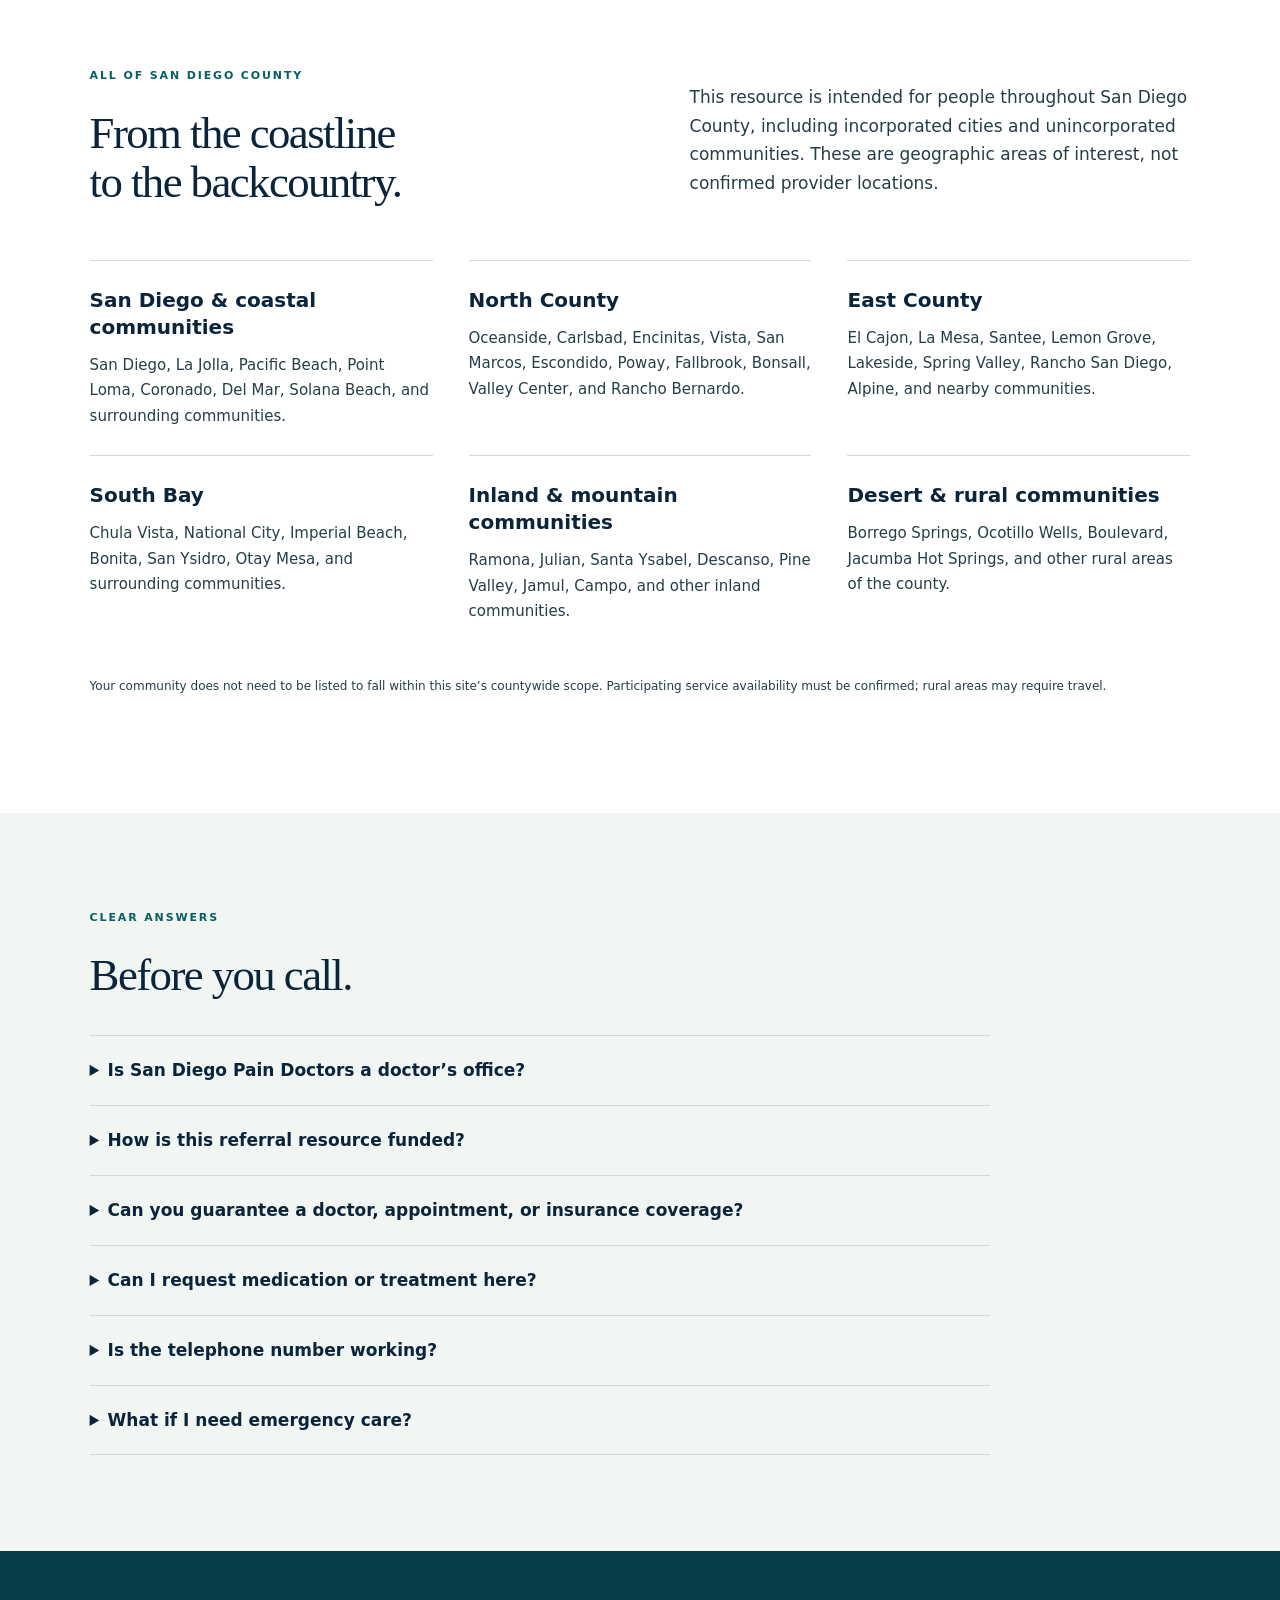
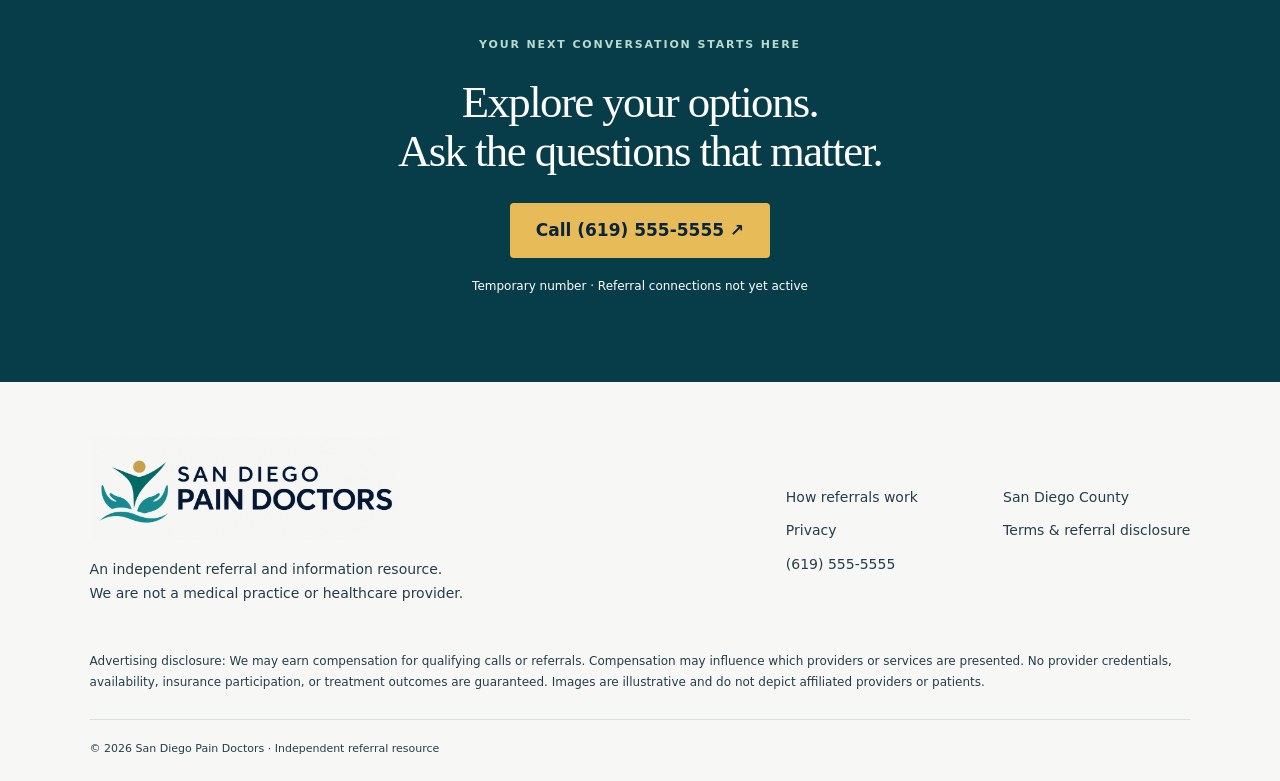
==== commit 5738e18e: "Add files via upload" ====
--- a/index.html
+++ b/index.html
@@ -1,5 +1,5 @@
-<!doctype html><html lang="en"><head><meta charset="utf-8"><meta name="viewport" content="width=device-width, initial-scale=1"><meta name="theme-color" content="#073d48"><title>Pain care referral information in San Diego County | San Diego Pain Doctors</title><meta name="description" content="Independent pain care referral information for all of San Diego County. Learn what to ask before contacting a provider. Temporary phone: (619) 555-5555."><link rel="icon" href="assets/favicon.svg" type="image/svg+xml"><link rel="stylesheet" href="assets/style.css"><style>.hero .herophoto{background:none;display:flex;align-items:center;padding:24px;min-width:0;height:auto}.hero .herophoto>img{display:block;width:100%;height:auto;border-radius:4px}.care-photo-grid{display:grid;grid-template-columns:1fr 1fr;gap:28px}.care-photo-grid figure{margin:0}.care-photo-grid img{display:block;width:100%;height:auto;border-radius:5px}.care-photo-grid figcaption{font-size:15px;line-height:1.5;margin-top:13px;color:#36565d}@media(max-width:700px){.hero .herophoto{padding:0 6% 30px;height:auto}.care-photo-grid{grid-template-columns:1fr}}</style></head><body><a class="skip" href="#main">Skip to content</a><div class="top">Independent referral resource · San Diego County <span>For medical emergencies, call 911.</span></div><header><a href="index.html" class="brand"><img src="assets/logo.png" alt="San Diego Pain Doctors" width="2048" height="682"></a><nav aria-label="Main navigation"><a href="index.html#how">How it works</a><a href="index.html#areas">County coverage</a><a href="index.html#faq">FAQs</a></nav><a class="button small" href="tel:+16195555555">Call (619) 555-5555</a></header><main id="main">
-<section class="hero"><div class="herocopy"><p class="eyebrow">A first step toward your next conversation</p><h1>Finding pain care.<br><em>With a clearer<br>way forward.</em></h1><p class="lead">Looking into pain care in San Diego County? Start with referral information and questions that help you explore your options.</p><a class="button gold" href="tel:+16195555555">Call (619) 555-5555 <span aria-hidden="true">↗</span></a><p class="heronote">Independent referral resource. Not a medical practice.</p></div><div class="herophoto"><img src="assets/pain-care-consultation.webp" alt="A patient talking with a physician in a bright consultation room" fetchpriority="high"></div></section>
+<!doctype html><html lang="en"><head><meta charset="utf-8"><meta name="viewport" content="width=device-width, initial-scale=1"><meta name="theme-color" content="#073d48"><title>Pain care referral information in San Diego County | San Diego Pain Doctors</title><meta name="description" content="Independent pain care referral information for all of San Diego County. Learn what to ask before contacting a provider. Temporary phone: (619) 555-5555."><link rel="icon" href="assets/favicon.svg" type="image/svg+xml"><link rel="stylesheet" href="assets/style.css"><style>.hero .herophoto{background:none;display:flex;align-items:center;padding:24px;min-width:0;height:auto}.hero .herophoto>img{display:block;width:100%;height:auto;border-radius:4px}.care-photo-grid{display:grid;grid-template-columns:1fr 1fr;gap:28px}.care-photo-grid figure{margin:0}.care-photo-grid img{display:block;width:100%;height:auto;border-radius:5px}.care-photo-grid figcaption{font-size:15px;line-height:1.5;margin-top:13px;color:#36565d}@media(max-width:700px){.hero .herophoto{padding:0 6% 30px;height:auto}.care-photo-grid{grid-template-columns:1fr}}</style><style id="call-preparation-styles">.call-preparation-note{display:block!important;position:relative!important;inset:auto!important;z-index:1;box-sizing:border-box;width:calc(100% - 40px);max-width:1120px;margin:26px auto!important;padding:22px 26px!important;background:#f5f6f3!important;color:#23342f!important;border:1px solid #d7dfd8;border-left:4px solid #526e60;border-radius:5px;text-align:left!important;font-style:normal;letter-spacing:normal!important}.call-preparation-note h2{font-family:inherit!important;font-size:21px!important;font-weight:700!important;line-height:1.3!important;letter-spacing:normal!important;text-transform:none!important;color:#23342f!important;margin:0 0 9px!important;padding:0!important}.call-preparation-note p{font-family:inherit!important;font-size:16px!important;font-weight:400!important;line-height:1.6!important;letter-spacing:normal!important;text-transform:none!important;color:#34463f!important;max-width:none!important;margin:0!important;padding:0!important}@media(max-width:600px){.call-preparation-note{width:calc(100% - 32px);padding:19px 20px!important;margin:20px auto!important}.call-preparation-note h2{font-size:20px!important}}</style></head><body><a class="skip" href="#main">Skip to content</a><div class="top">Independent referral resource · San Diego County <span>For medical emergencies, call 911.</span></div><header><a href="index.html" class="brand"><img src="assets/logo.png" alt="San Diego Pain Doctors" width="2048" height="682"></a><nav aria-label="Main navigation"><a href="index.html#how">How it works</a><a href="index.html#areas">County coverage</a><a href="index.html#faq">FAQs</a></nav><a class="button small" href="tel:+16195555555">Call (619) 555-5555</a></header><main id="main">
+<section class="hero"><div class="herocopy"><p class="eyebrow">A first step toward your next conversation</p><h1>Finding pain care.<br><em>With a clearer<br>way forward.</em></h1><p class="lead">Looking into pain care in San Diego County? Start with referral information and questions that help you explore your options.</p><a class="button gold" href="tel:+16195555555">Call (619) 555-5555 <span aria-hidden="true">↗</span></a><p class="heronote">Independent referral resource. Not a medical practice.</p></div><div class="herophoto"><img src="assets/pain-care-consultation.webp" alt="A patient talking with a physician in a bright consultation room" fetchpriority="high"></div></section><aside class="call-preparation-note" aria-labelledby="call-preparation-title"><h2 id="call-preparation-title">Make the most of your call.</h2><p>Take a moment to explain your situation, your main concerns, and what you hope to accomplish. Ask questions and confirm that the provider offers the help you need. Share sensitive personal, medical, or financial details only after confirming who you’re speaking with.</p></aside>
 <div class="notice"><strong>Please note:</strong> (619) 555-5555 is a temporary placeholder and is not an active referral line. Provider connections have not been confirmed.</div>
 <section class="section intro" id="how"><div><p class="eyebrow">Understand the process</p><h2>A conversation.<br>A more informed next step.</h2><p>San Diego Pain Doctors is an independent, advertising-supported referral resource. We do not diagnose conditions, recommend an individual treatment, or provide medical care.</p><p>When an active referral line is available, callers may be directed to a participating provider or referral partner. Availability depends on your location and the receiving service.</p></div><div class="steps"><article><span>01</span><div><h3>Start with your location</h3><p>Have your city or ZIP code ready and ask whether a participating service covers your area.</p></div></article><article><span>02</span><div><h3>Ask about the essentials</h3><p>Confirm the provider’s identity, qualifications, insurance participation, fees, and appointment availability directly.</p></div></article><article><span>03</span><div><h3>Choose your next step</h3><p>Decide whether to contact or book with a provider. A referral does not guarantee an appointment or a particular outcome.</p></div></article></div></section>
 <section class="section pale" id="questions"><div class="sectionhead"><div><p class="eyebrow">Make the call useful</p><h2>Your questions.<br>Your priorities.</h2></div><p>You do not need to share a detailed medical history with a referral service. Save sensitive health information for the provider through an appropriate channel.</p></div><div class="cards"><article><span class="cardnum">01 / YOUR CONCERNS</span><h3>What care do you evaluate?</h3><p>Ask whether the practice evaluates your concern, such as back, neck, joint, or nerve pain. Only a qualified clinician can assess your needs.</p></article><article><span class="cardnum">02 / COST &amp; COVERAGE</span><h3>What should I confirm?</h3><p>Ask about your specific insurance plan, potential out-of-pocket costs, referral requirements, and any records needed.</p></article><article><span class="cardnum">03 / PRACTICAL DETAILS</span><h3>Will this work for me?</h3><p>Check the office location, accessibility, appointment timing, and whether any telehealth option is available and appropriate.</p></article></div></section>
